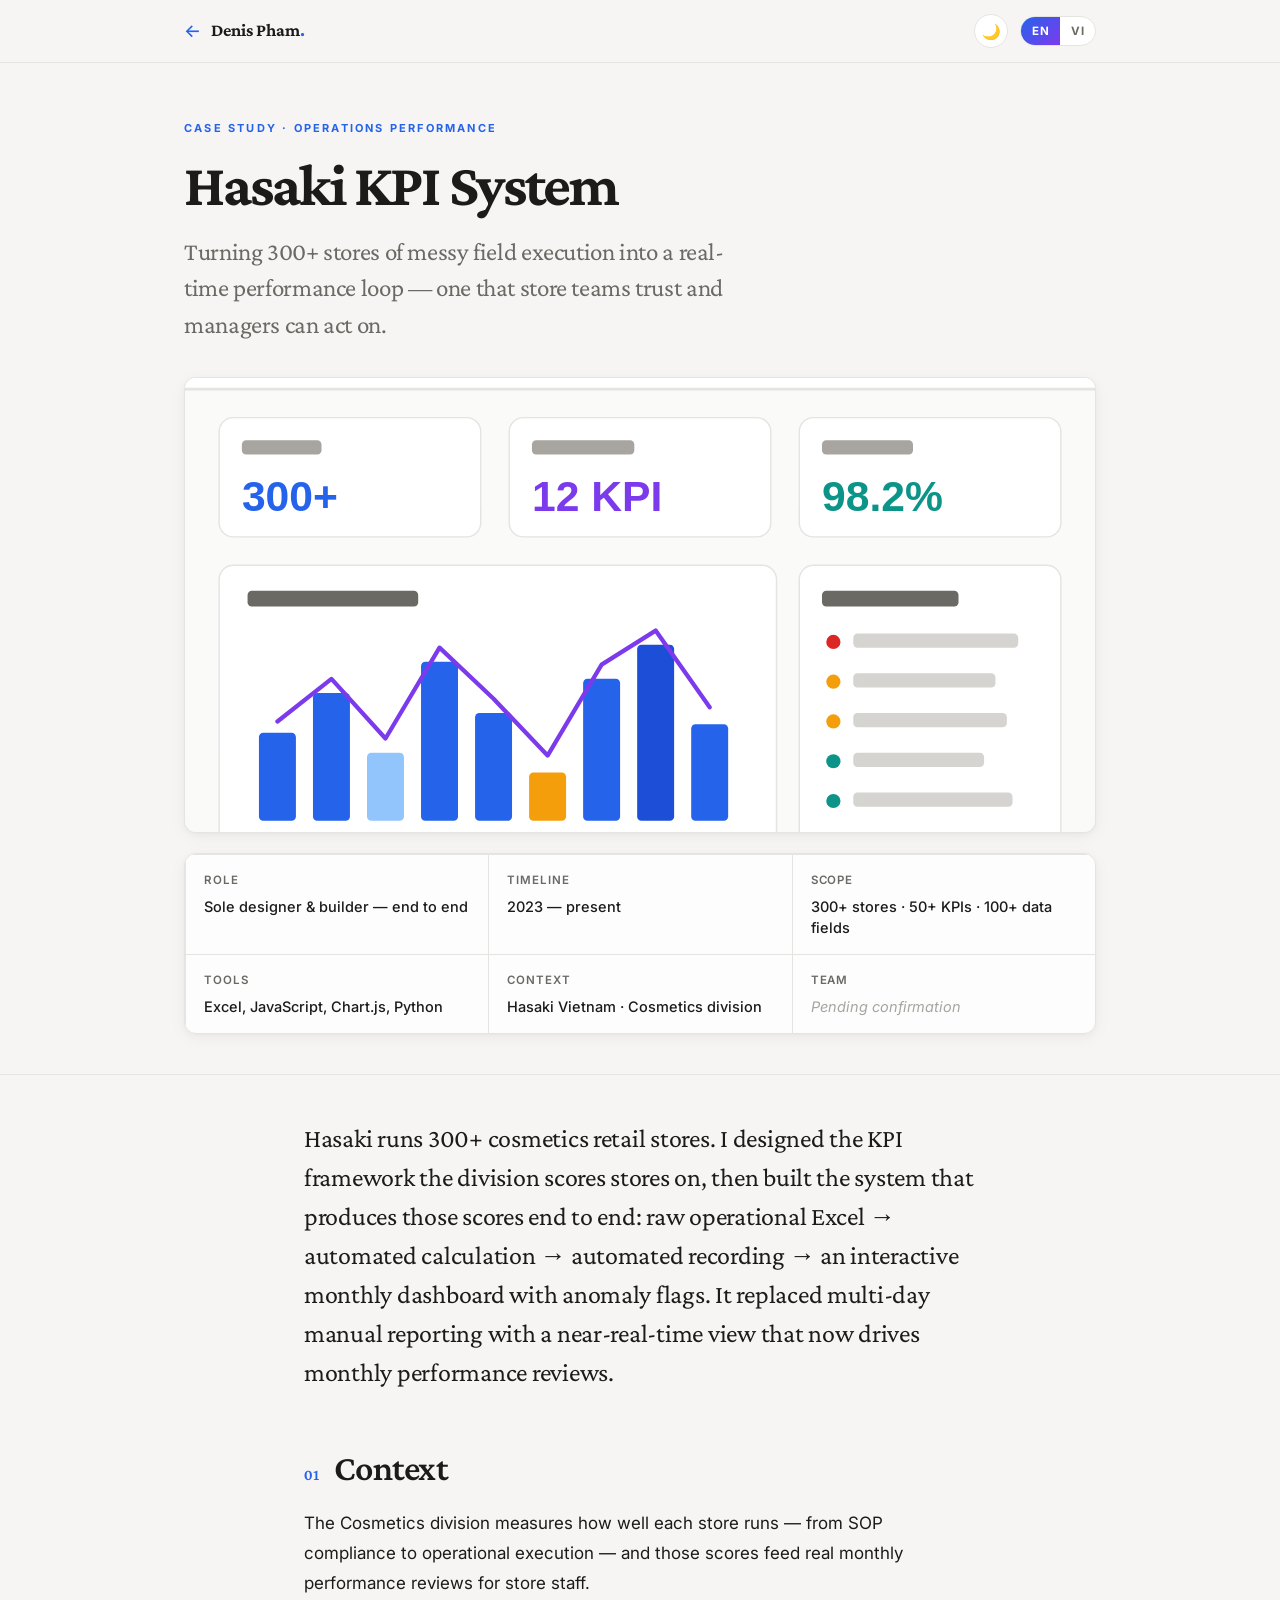
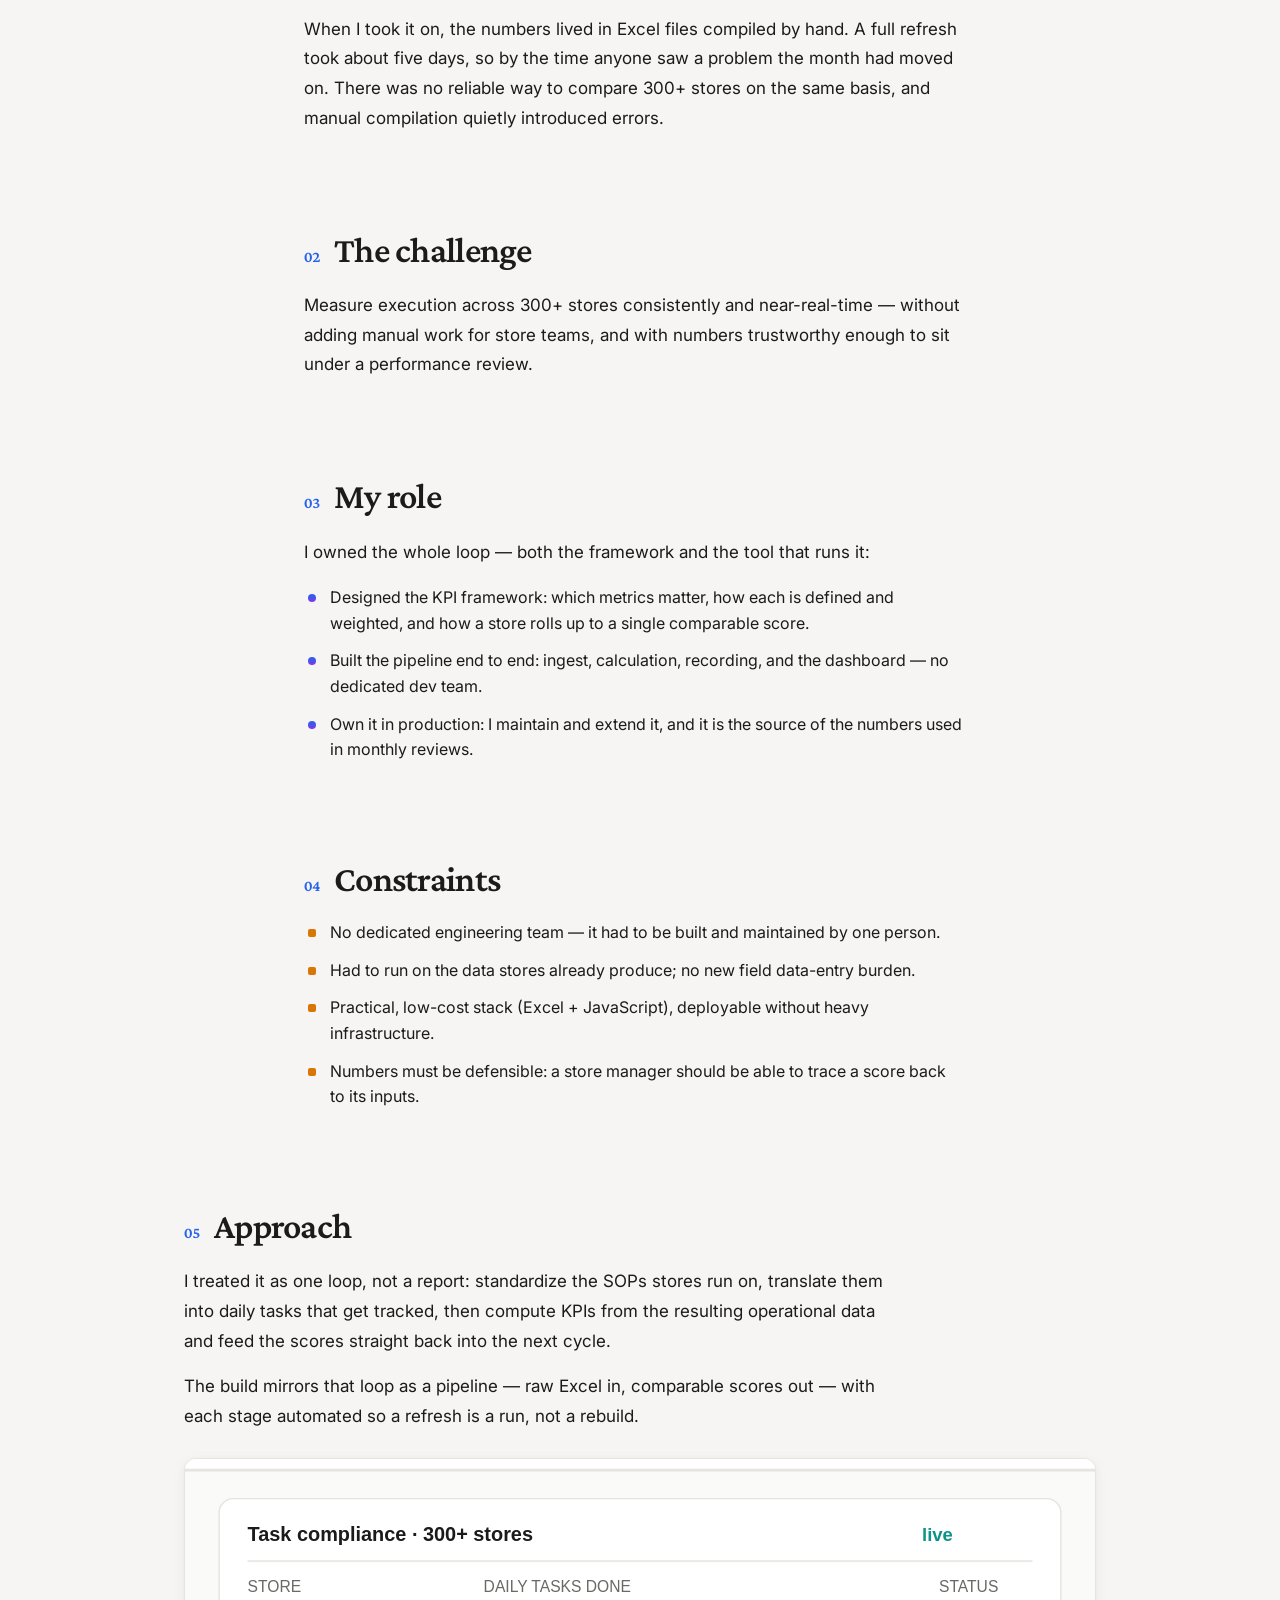
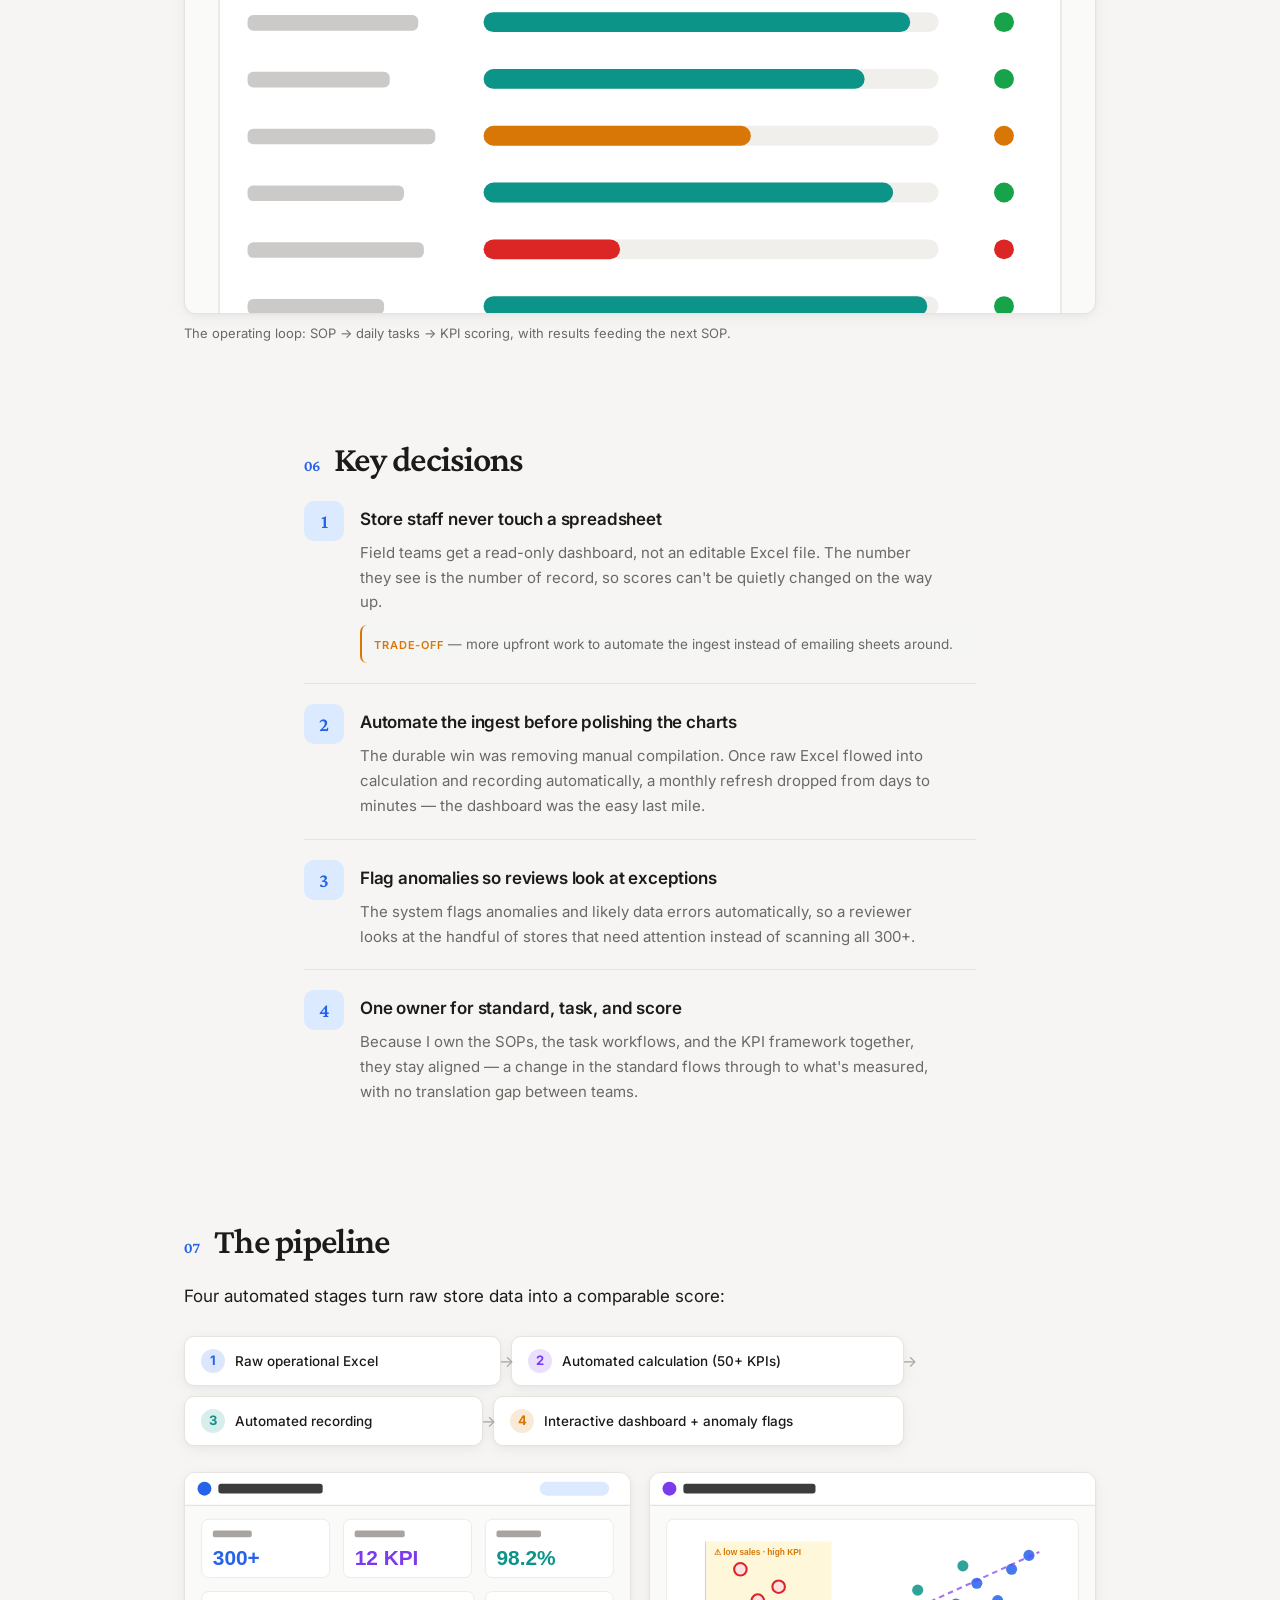
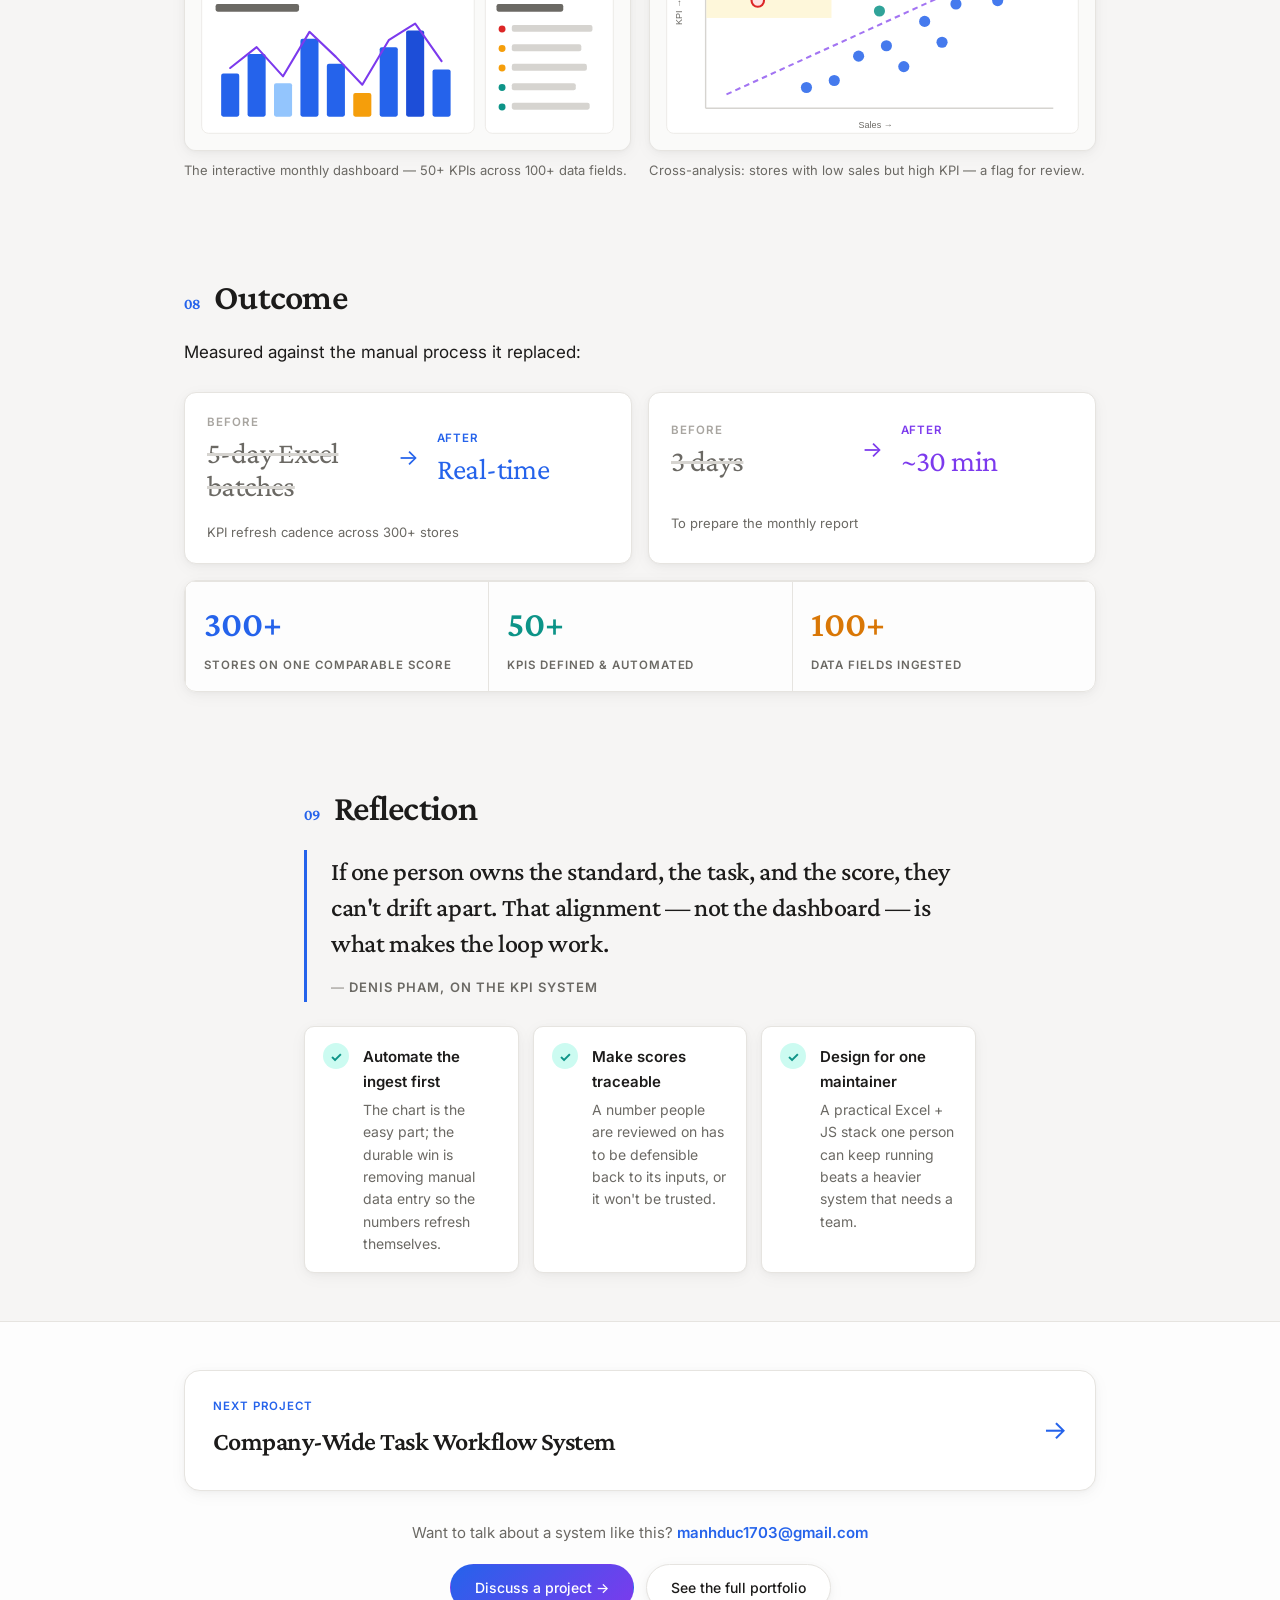
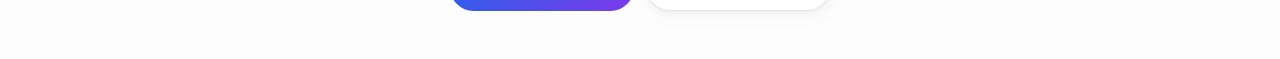
==== case-study.html @ 5a1637d2 "Apply design-handoff iteration 2: evidence system, case study page, mobile nav Ported from the claud" ====
<!doctype html>
<html lang="en">
<head>
  <meta charset="utf-8" />
  <meta name="viewport" content="width=device-width, initial-scale=1" />
  <!-- Apply saved theme before paint (same pattern as index.html: ?theme > saved > OS) -->
  <script>
    (function () {
      var qs = new URLSearchParams(location.search).get('theme');
      var saved = (qs === 'dark' || qs === 'light') ? qs : localStorage.getItem('theme');
      var dark = saved ? saved === 'dark'
        : window.matchMedia && window.matchMedia('(prefers-color-scheme: dark)').matches;
      if (dark) document.documentElement.setAttribute('data-theme', 'dark');
    })();
  </script>
  <title>Case study — Denis Pham</title>
  <meta name="description" content="Case study: how the Hasaki KPI System turned 300+ stores of field execution into a real-time performance loop.">
  <link rel="icon" type="image/svg+xml" href="favicon.svg">
  <meta name="theme-color" content="#2563eb">
  <link rel="preconnect" href="https://fonts.googleapis.com">
  <link rel="preconnect" href="https://fonts.gstatic.com" crossorigin>
  <link href="https://fonts.googleapis.com/css2?family=Inter:wght@400;500;600;700&family=Crimson+Pro:wght@600;700&display=swap" rel="stylesheet">
  <style>
    /* ===== Theme tokens — COPY of index.html's :root (keep the two in sync) ===== */
    :root {
      --bg: #f6f5f4;
      --surface: #ffffff;
      --surface-2: #f5f5f4;
      --shadow-1: rgba(0,0,0,0.01) 0 0.2px 1px, rgba(0,0,0,0.02) 0 0.8px 3px, rgba(0,0,0,0.027) 0 2px 8px, rgba(0,0,0,0.04) 0 4px 18px;
      --shadow-2: rgba(0,0,0,0.02) 0 1px 2px, rgba(0,0,0,0.03) 0 4px 8px, rgba(0,0,0,0.04) 0 10px 24px, rgba(0,0,0,0.05) 0 23px 52px;
      --fg: #1c1b1a;
      --muted: #6b6964;
      --soft: #a8a5a0;
      --border: #e6e4e0;
      --border-strong: #d6d4d0;
      --accent: #2563eb;
      --accent-soft: #dbeafe;
      --accent-dark: #1d4ed8;
      --accent-2: #7c3aed;
      --accent-2-soft: #ede9fe;
      --accent-2-dark: #6d28d9;
      --accent-3: #0d9488;
      --accent-3-soft: #ccfbf1;
      --accent-4: #d97706;
      --accent-4-soft: #fef3c7;
      --surface-glass: rgba(255, 255, 255, 0.84);
      --bg-glass: rgba(246, 245, 244, 0.62);
      --nav-bg: rgba(246, 245, 244, 0.85);
      --hero-top: rgba(255, 255, 255, 0.7);
      --grad-a: #2563eb; --grad-b: #7c3aed;
      --grad-a-strong: #1d4ed8; --grad-b-strong: #6d28d9;
      --cta-glow: 0 0 0 rgba(0,0,0,0);
      --pill-glow: 0 2px 10px rgba(99, 70, 235, 0.25);
      --num-glow: none;
      --dot-idle: #c8c5bf;
      --track-kicker: 0.2em;
      --track-label: 0.08em;
      --font-display: 'Crimson Pro', Georgia, serif;
      --font-body: 'Inter', -apple-system, system-ui, sans-serif;
      --radius-sm: 7px; --radius-md: 10px; --radius-lg: 12px;
      --radius-xl: 16px; --radius-2xl: 20px; --radius-pill: 999px;
      --ease-signature: cubic-bezier(0.22, 1, 0.36, 1);
      --text-kicker: 11px;
      --text-label: 11.5px;
    }
    :root[data-theme="dark"] {
      --bg: #1a1a18;
      --surface: #242321;
      --surface-2: #2c2b28;
      --shadow-1: rgba(0,0,0,0.20) 0 0.2px 1px, rgba(0,0,0,0.24) 0 0.8px 3px, rgba(0,0,0,0.30) 0 2px 8px, rgba(0,0,0,0.36) 0 4px 18px;
      --shadow-2: rgba(0,0,0,0.30) 0 1px 2px, rgba(0,0,0,0.36) 0 4px 8px, rgba(0,0,0,0.44) 0 10px 24px, rgba(0,0,0,0.55) 0 23px 52px;
      --fg: #ededeb;
      --muted: #a4a09a;
      --soft: #6f6c66;
      --border: #36342f;
      --border-strong: #4a4742;
      --accent: #60a5fa;
      --accent-soft: rgba(96, 165, 250, 0.16);
      --accent-dark: #3b82f6;
      --accent-2: #a78bfa;
      --accent-2-soft: rgba(167, 139, 250, 0.16);
      --accent-2-dark: #8b5cf6;
      --accent-3: #2dd4bf;
      --accent-3-soft: rgba(45, 212, 191, 0.16);
      --accent-4: #fbbf24;
      --accent-4-soft: rgba(251, 191, 36, 0.16);
      --surface-glass: rgba(36, 35, 33, 0.84);
      --bg-glass: rgba(26, 26, 24, 0.62);
      --nav-bg: rgba(26, 26, 24, 0.85);
      --hero-top: rgba(255, 255, 255, 0.03);
      --grad-a: #2563eb; --grad-b: #7c3aed;
      --grad-a-strong: #3b82f6; --grad-b-strong: #8b5cf6;
      --cta-glow: 0 0 18px rgba(59, 130, 246, 0.30), 0 0 40px rgba(139, 92, 246, 0.15);
      --pill-glow: 0 2px 10px rgba(0, 0, 0, 0.45), 0 0 16px rgba(96, 165, 250, 0.40);
      --num-glow: 0 0 18px color-mix(in srgb, currentColor 45%, transparent);
      --dot-idle: #4a4742;
    }

    /* ===== Base ===== */
    * { box-sizing: border-box; }
    html { scroll-behavior: smooth; }
    body {
      margin: 0; background: var(--bg); color: var(--fg);
      font: 16px/1.65 var(--font-body);
      overflow-x: hidden;
    }
    img { max-width: 100%; }
    a { color: var(--accent); text-decoration: none; }
    a:hover { color: var(--accent-dark); }
    .dot { color: var(--accent); }
    :is(a, button):focus-visible { outline: 2px solid var(--accent); outline-offset: 3px; border-radius: 4px; }

    /* Pill buttons (subset of index.html) */
    .btn {
      font: inherit; cursor: pointer;
      padding: 11px 24px; border-radius: var(--radius-pill);
      font-weight: 500; font-size: 14px;
      transition: all 0.2s ease;
      display: inline-flex; align-items: center; gap: 8px;
      text-decoration: none;
    }
    .btn:active { transform: translateY(0) scale(0.97); transition-duration: 60ms; }
    .btn:focus-visible { outline-offset: 2px; border-radius: var(--radius-pill); }
    .btn-primary {
      background: linear-gradient(135deg, var(--grad-a), var(--grad-b)); color: #fff; border: 1px solid transparent;
      position: relative; isolation: isolate; overflow: hidden;
      box-shadow: var(--cta-glow);
    }
    .btn-primary::before {
      content: ''; position: absolute; inset: 0; z-index: -1; border-radius: inherit;
      background: linear-gradient(135deg, var(--grad-a-strong), var(--grad-b-strong));
      opacity: 0; transition: opacity 350ms var(--ease-signature);
    }
    .btn-primary:hover::before { opacity: 1; }
    .btn-primary:hover { color: #fff; transform: translateY(-1px); box-shadow: var(--shadow-2), var(--cta-glow); }
    .btn-secondary {
      background: var(--surface); color: var(--fg);
      border: 1px solid var(--border); box-shadow: var(--shadow-1);
    }
    .btn-secondary:hover { border-color: var(--accent); color: var(--accent); }

    /* Theme + language toggles (same look as index.html) */
    .theme-toggle {
      width: 34px; height: 34px; padding: 0;
      display: inline-flex; align-items: center; justify-content: center;
      border: 1px solid var(--border); border-radius: var(--radius-pill);
      background: var(--surface); color: var(--muted);
      font-size: 15px; line-height: 1; cursor: pointer;
      transition: color 0.2s, border-color 0.2s, transform 0.2s;
    }
    .theme-toggle:hover { color: var(--accent); border-color: var(--accent); transform: translateY(-1px); }
    .lang-toggle {
      display: inline-flex;
      border: 1px solid var(--border); border-radius: var(--radius-pill);
      overflow: hidden; background: var(--surface);
    }
    .lang-toggle button {
      border: 0; background: none; cursor: pointer;
      padding: 5px 11px; font: inherit;
      font-size: 11.5px; font-weight: 700; letter-spacing: 0.5px;
      color: var(--muted);
    }
    .lang-toggle button.active {
      background: linear-gradient(135deg, var(--grad-a), var(--grad-b));
      color: #fff;
    }

    /* ===== Reading columns ===== */
    .cs-col { max-width: 720px; margin: 0 auto; padding: 0 24px; }
    .cs-col--wide { max-width: 960px; }
    .cs-col-inner { max-width: 720px; }

    /* ===== Top bar ===== */
    .cs-topbar {
      position: sticky; top: 0; z-index: 100;
      background: var(--nav-bg); backdrop-filter: blur(12px);
      border-bottom: 1px solid var(--border);
    }
    .cs-topbar-inner {
      max-width: 960px; margin: 0 auto; padding: 14px 24px;
      display: flex; align-items: center; justify-content: space-between; gap: 16px;
    }
    .cs-back { display: inline-flex; align-items: center; gap: 10px; color: var(--fg); font-weight: 500; }
    .cs-back:hover { color: var(--fg); }
    .cs-back-arrow { color: var(--accent); font-size: 18px; transition: transform 0.35s var(--ease-signature); }
    .cs-back:hover .cs-back-arrow { transform: translateX(-3px); }
    .cs-back-name { font-family: var(--font-display); font-weight: 700; font-size: 18px; }
    .cs-topbar-tools { display: flex; align-items: center; gap: 12px; }

    /* ===== Hero ===== */
    .cs-hero { padding: 56px 0 40px; border-bottom: 1px solid var(--border); }
    .cs-eyebrow {
      font-size: var(--text-kicker); letter-spacing: var(--track-kicker); text-transform: uppercase;
      color: var(--accent); font-weight: 700; margin: 0 0 16px;
    }
    .cs-title {
      font-family: var(--font-display); font-weight: 700;
      font-size: clamp(38px, 6vw, 60px); line-height: 1.05; letter-spacing: -0.035em;
      margin: 0 0 18px; text-wrap: balance;
    }
    .cs-subtitle {
      font-family: var(--font-display); font-size: clamp(19px, 2.4vw, 25px); line-height: 1.45;
      letter-spacing: -0.015em; color: var(--muted); margin: 0; max-width: 40ch; text-wrap: pretty;
    }
    .cs-hero .cs-col--wide + .cs-col--wide { margin-top: 34px; }
    .cs-meta { margin-top: 20px; }

    /* ===== Sections ===== */
    .cs-section { padding: 48px 0; }
    .cs-summary { padding-top: 44px; padding-bottom: 8px; }
    .cs-lede {
      font-family: var(--font-display); font-size: clamp(20px, 2.4vw, 26px); line-height: 1.5;
      letter-spacing: -0.01em; color: var(--fg); margin: 0; text-wrap: pretty;
    }
    .cs-sec-head { display: flex; align-items: baseline; gap: 14px; margin: 0 0 20px; }
    .cs-sec-num {
      font-family: var(--font-display); font-weight: 600; font-size: 16px;
      color: var(--accent); font-variant-numeric: tabular-nums; flex: none; padding-top: 2px;
    }
    .cs-sec-title {
      font-family: var(--font-display); font-weight: 600; font-size: clamp(26px, 3.4vw, 36px);
      letter-spacing: -0.02em; line-height: 1.15; margin: 0; text-wrap: balance;
    }
    .cs-para { font-size: 17px; line-height: 1.75; color: var(--fg); margin: 0 0 16px; max-width: 68ch; }
    .cs-para:last-child { margin-bottom: 0; }

    /* ===== Lists ===== */
    .cs-list { list-style: none; padding: 0; margin: 18px 0 0; display: flex; flex-direction: column; gap: 12px; }
    .cs-list li { position: relative; padding-left: 26px; font-size: 16px; line-height: 1.6; color: var(--fg); max-width: 66ch; }
    .cs-list li::before {
      content: ''; position: absolute; left: 4px; top: 9px; width: 8px; height: 8px; border-radius: var(--radius-pill);
      background: linear-gradient(180deg, var(--grad-a), var(--grad-b));
    }
    .cs-list--constraints li::before { background: var(--accent-4); border-radius: 2px; }

    /* ===== Figures / grids ===== */
    .cs-decisions { margin-top: 6px; }
    .cs-figs { display: grid; grid-template-columns: 1fr 1fr; gap: 18px; margin-top: 26px; }
    .cs-beforeafters { display: grid; grid-template-columns: 1fr 1fr; gap: 16px; margin-top: 24px; }
    .cs-metrics { margin-top: 16px; }
    .cs-lessons { display: grid; grid-template-columns: repeat(3, 1fr); gap: 14px; margin-top: 24px; }

    /* ===== Pipeline stepper ===== */
    .cs-pipeline { list-style: none; display: flex; flex-wrap: wrap; align-items: stretch; gap: 10px; padding: 0; margin: 24px 0 0; }
    .cs-pipe-step {
      position: relative; display: flex; align-items: center; gap: 10px;
      background: var(--surface); border: 1px solid var(--border); border-radius: var(--radius-md);
      padding: 12px 16px; box-shadow: var(--shadow-1); flex: 1 1 auto; min-width: 0;
    }
    .cs-pipe-num {
      flex: none; width: 24px; height: 24px; border-radius: var(--radius-pill);
      display: flex; align-items: center; justify-content: center;
      background: color-mix(in srgb, var(--pipe) 16%, transparent); color: var(--pipe);
      font-weight: 700; font-size: 13px;
    }
    .cs-pipe-label { font-size: 13.5px; font-weight: 500; color: var(--fg); }
    .cs-pipe-arrow { position: absolute; right: -14px; top: 50%; transform: translateY(-50%); color: var(--soft); font-size: 16px; z-index: 1; }

    /* ===== Case-study meta grid ===== */
    .dp-csmeta {
      display: grid; gap: 0;
      background: var(--surface-glass);
      border: 1px solid var(--border); border-radius: var(--radius-lg);
      box-shadow: var(--shadow-1); overflow: hidden;
      margin: 0;
    }
    .dp-csmeta__cell { padding: 16px 18px; border-left: 1px solid var(--border); border-top: 1px solid var(--border); }
    .dp-csmeta__label {
      font-size: var(--text-label); letter-spacing: var(--track-label); text-transform: uppercase;
      color: var(--muted); font-weight: 600; margin: 0 0 6px;
    }
    .dp-csmeta__value { font-size: 14.5px; color: var(--fg); font-weight: 500; line-height: 1.45; margin: 0; }
    .dp-csmeta__value .pending { color: var(--soft); font-style: italic; font-weight: 400; }

    /* ===== Figure (framed image; dashed empty state when src missing) ===== */
    .dp-figure { margin: 0; }
    .dp-figure__frame {
      position: relative; overflow: hidden;
      background: var(--surface-2);
      border: 1px solid var(--border); border-radius: var(--radius-lg);
      box-shadow: var(--shadow-1);
    }
    .dp-figure__frame img { display: block; width: 100%; height: 100%; object-fit: cover; }
    .dp-figure__empty {
      display: flex; flex-direction: column; align-items: center; justify-content: center;
      gap: 8px; text-align: center; padding: 24px;
      border: 1px dashed var(--border-strong); border-radius: var(--radius-lg);
      background: repeating-linear-gradient(135deg, var(--surface-2) 0 10px, transparent 10px 20px);
      color: var(--soft);
    }
    .dp-figure__empty-glyph { font-size: 22px; opacity: 0.7; }
    .dp-figure__empty-label { font-size: 13px; font-weight: 500; color: var(--muted); }
    .dp-figure__caption { margin-top: 10px; font-size: 13px; line-height: 1.5; color: var(--muted); }

    /* ===== Before → After ===== */
    .dp-ba {
      display: grid; grid-template-columns: 1fr auto 1fr; align-items: center; gap: 18px;
      background: var(--surface); border: 1px solid var(--border);
      border-radius: var(--radius-lg); padding: 20px 22px; box-shadow: var(--shadow-1);
    }
    .dp-ba__side { display: flex; flex-direction: column; gap: 4px; min-width: 0; }
    .dp-ba__tag { font-size: var(--text-label); letter-spacing: var(--track-label); text-transform: uppercase; font-weight: 600; }
    .dp-ba__tag--before { color: var(--soft); }
    .dp-ba__tag--after { color: var(--ba-accent, var(--accent)); }
    .dp-ba__val { font-family: var(--font-display); font-size: clamp(22px, 2.6vw, 30px); line-height: 1.1; letter-spacing: -0.02em; }
    .dp-ba__val--before { color: var(--muted); text-decoration: line-through; text-decoration-color: var(--border-strong); }
    .dp-ba__val--after { color: var(--fg); }
    .dp-ba__val--after b { color: var(--ba-accent, var(--accent)); font-weight: inherit; text-shadow: var(--num-glow); }
    .dp-ba__arrow { color: var(--ba-accent, var(--accent)); font-size: 22px; line-height: 1; }
    .dp-ba__note { grid-column: 1 / -1; font-size: 13px; color: var(--muted); margin: 2px 0 0; }
    @media (max-width: 520px) {
      .dp-ba { grid-template-columns: 1fr; text-align: left; }
      .dp-ba__arrow { transform: rotate(90deg); justify-self: start; }
    }

    /* ===== Design decision ===== */
    .dp-decision { display: grid; grid-template-columns: auto 1fr; gap: 16px; padding: 20px 0; border-top: 1px solid var(--border); }
    .dp-decision:first-child { border-top: none; padding-top: 0; }
    .dp-decision__num {
      font-family: var(--font-display); font-weight: 600; font-size: 20px; line-height: 1;
      color: var(--accent); width: 40px; height: 40px; border-radius: var(--radius-md);
      display: flex; align-items: center; justify-content: center;
      background: var(--accent-soft); flex: none;
    }
    .dp-decision__title { font-size: 17px; font-weight: 600; color: var(--fg); margin: 4px 0 8px; letter-spacing: -0.01em; font-family: var(--font-body); }
    .dp-decision__why { color: var(--muted); font-size: 15px; line-height: 1.65; margin: 0; max-width: 64ch; }
    .dp-decision__tradeoff {
      margin-top: 10px; font-size: 13.5px; color: var(--muted);
      padding: 8px 12px; background: var(--surface-2); border-radius: var(--radius-sm);
      border-left: 2px solid var(--accent-4);
    }
    .dp-decision__tradeoff b { color: var(--accent-4); font-weight: 600; text-transform: uppercase; letter-spacing: var(--track-label); font-size: 11px; }

    /* ===== Pull quote / lessons ===== */
    .dp-quote { font-family: var(--font-display); margin: 0; padding: 4px 0 4px 24px; border-left: 3px solid var(--accent); }
    .dp-quote__text {
      font-size: clamp(20px, 2.4vw, 26px); line-height: 1.4;
      letter-spacing: -0.015em; color: var(--fg); font-weight: 500; text-wrap: pretty; margin: 0;
    }
    .dp-quote__cite {
      display: block; margin-top: 14px;
      font-family: var(--font-body); font-size: 13px; font-weight: 600;
      letter-spacing: var(--track-label); text-transform: uppercase; color: var(--muted); font-style: normal;
    }
    .dp-quote__cite::before { content: '— '; color: var(--soft); }
    .dp-lesson {
      display: grid; grid-template-columns: auto 1fr; gap: 14px; align-items: start;
      padding: 16px 18px; background: var(--surface); border: 1px solid var(--border);
      border-radius: var(--radius-md); box-shadow: var(--shadow-1);
    }
    .dp-lesson__mark {
      flex: none; width: 26px; height: 26px; border-radius: var(--radius-pill);
      display: flex; align-items: center; justify-content: center;
      background: var(--accent-3-soft); color: var(--accent-3);
      font-size: 14px; font-weight: 700;
    }
    .dp-lesson__title { font-size: 15px; font-weight: 600; color: var(--fg); margin: 2px 0 4px; }
    .dp-lesson__body { font-size: 14px; color: var(--muted); line-height: 1.6; margin: 0; }

    /* ===== Foot: next project + contact ===== */
    .cs-foot { border-top: 1px solid var(--border); background: var(--surface-glass); }
    .dp-nextproj {
      display: flex; align-items: center; justify-content: space-between; gap: 20px;
      padding: 26px 28px; color: var(--fg);
      background: var(--surface); border: 1px solid var(--border);
      border-radius: var(--radius-xl); box-shadow: var(--shadow-1);
      transition: transform 0.2s ease, border-color 0.2s ease, box-shadow 0.2s ease;
    }
    .dp-nextproj:hover { transform: translateY(-2px); border-color: var(--accent); box-shadow: var(--shadow-2); color: var(--fg); }
    .dp-nextproj__eyebrow { display: block; font-size: var(--text-label); letter-spacing: var(--track-label); text-transform: uppercase; color: var(--accent); font-weight: 600; margin: 0 0 6px; }
    .dp-nextproj__title { font-family: var(--font-display); font-weight: 600; font-size: clamp(20px, 2.4vw, 26px); letter-spacing: -0.02em; margin: 0; }
    .dp-nextproj__arrow { font-size: 26px; color: var(--accent); flex: none; transition: transform 0.35s var(--ease-signature); }
    .dp-nextproj:hover .dp-nextproj__arrow { transform: translateX(4px); }
    .cs-contact { margin-top: 30px; text-align: center; }
    .cs-contact-line { color: var(--muted); font-size: 15px; margin: 0 0 18px; }
    .cs-contact-line a { font-weight: 600; }
    .cs-contact-btns { display: flex; gap: 12px; justify-content: center; flex-wrap: wrap; }

    .cs-empty { min-height: 60vh; display: flex; align-items: center; justify-content: center; font-size: 18px; }

    /* ===== Responsive ===== */
    @media (max-width: 780px) {
      .cs-figs, .cs-beforeafters { grid-template-columns: 1fr; }
      .cs-lessons { grid-template-columns: 1fr; }
      .cs-pipe-arrow { display: none; }
      .dp-csmeta { grid-template-columns: 1fr 1fr !important; }
    }
    @media (max-width: 600px) {
      .cs-hero { padding: 36px 0 28px; }
      .cs-section { padding: 36px 0; }
      .cs-sec-head { gap: 10px; }
    }
    @media (prefers-reduced-motion: reduce) {
      html { scroll-behavior: auto; }
      .cs-back-arrow, .dp-nextproj, .dp-nextproj__arrow { transition: none; }
      *, *::before, *::after {
        transition-duration: 0.01ms !important;
        animation-duration: 0.01ms !important;
      }
    }
  </style>
</head>
<body>

  <!-- ===== TOP BAR ===== -->
  <header class="cs-topbar">
    <div class="cs-topbar-inner">
      <a class="cs-back" href="index.html">
        <span class="cs-back-arrow" aria-hidden="true">←</span>
        <span class="cs-back-name"><span id="cs-back-name">Denis Pham</span><span class="dot">.</span></span>
      </a>
      <div class="cs-topbar-tools">
        <button type="button" class="theme-toggle" aria-label="Toggle dark mode" title="Toggle dark mode"></button>
        <div class="lang-toggle" role="group" aria-label="Language">
          <button type="button" data-lang="en">EN</button>
          <button type="button" data-lang="vi">VI</button>
        </div>
      </div>
    </div>
  </header>

  <!-- Rendered by case-study.js from CASE_STUDIES[?id] -->
  <main id="cs-root"></main>

  <script src="case-study.js?v=20260715"></script>
</body>
</html>
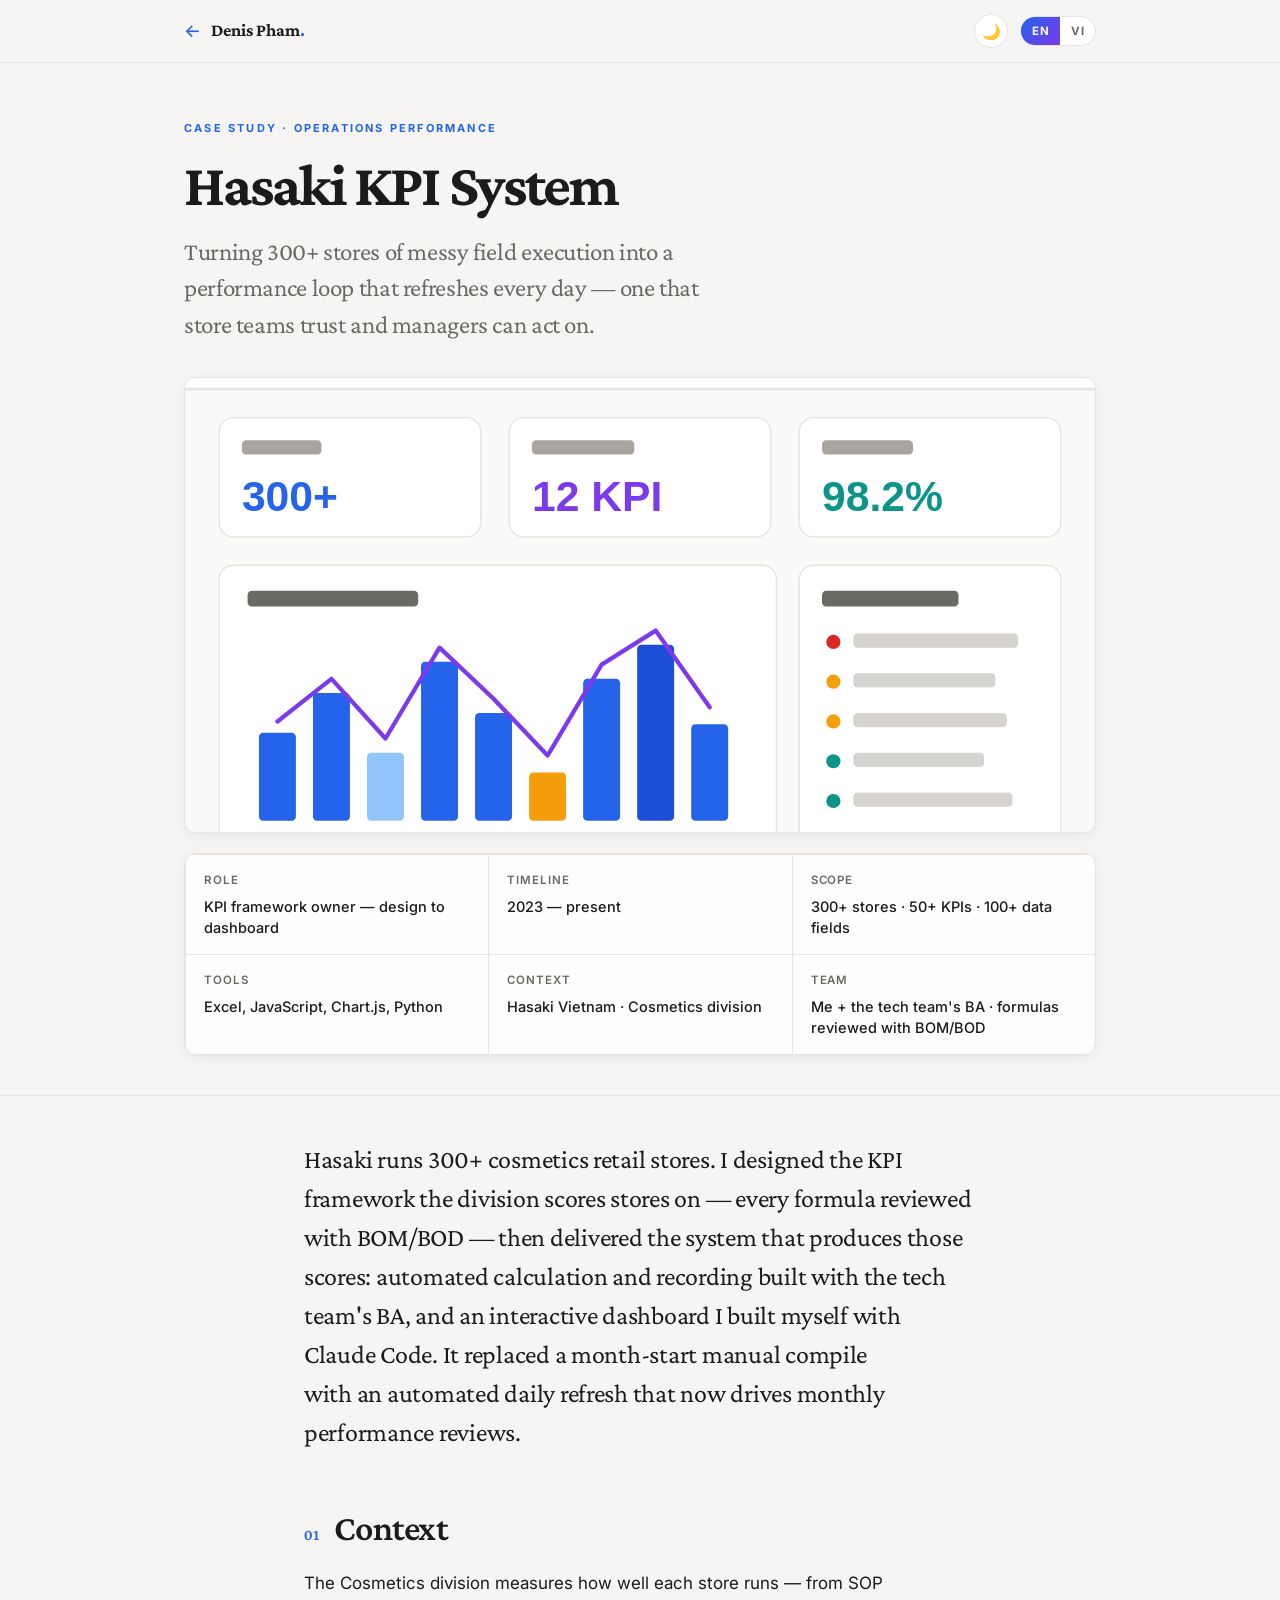
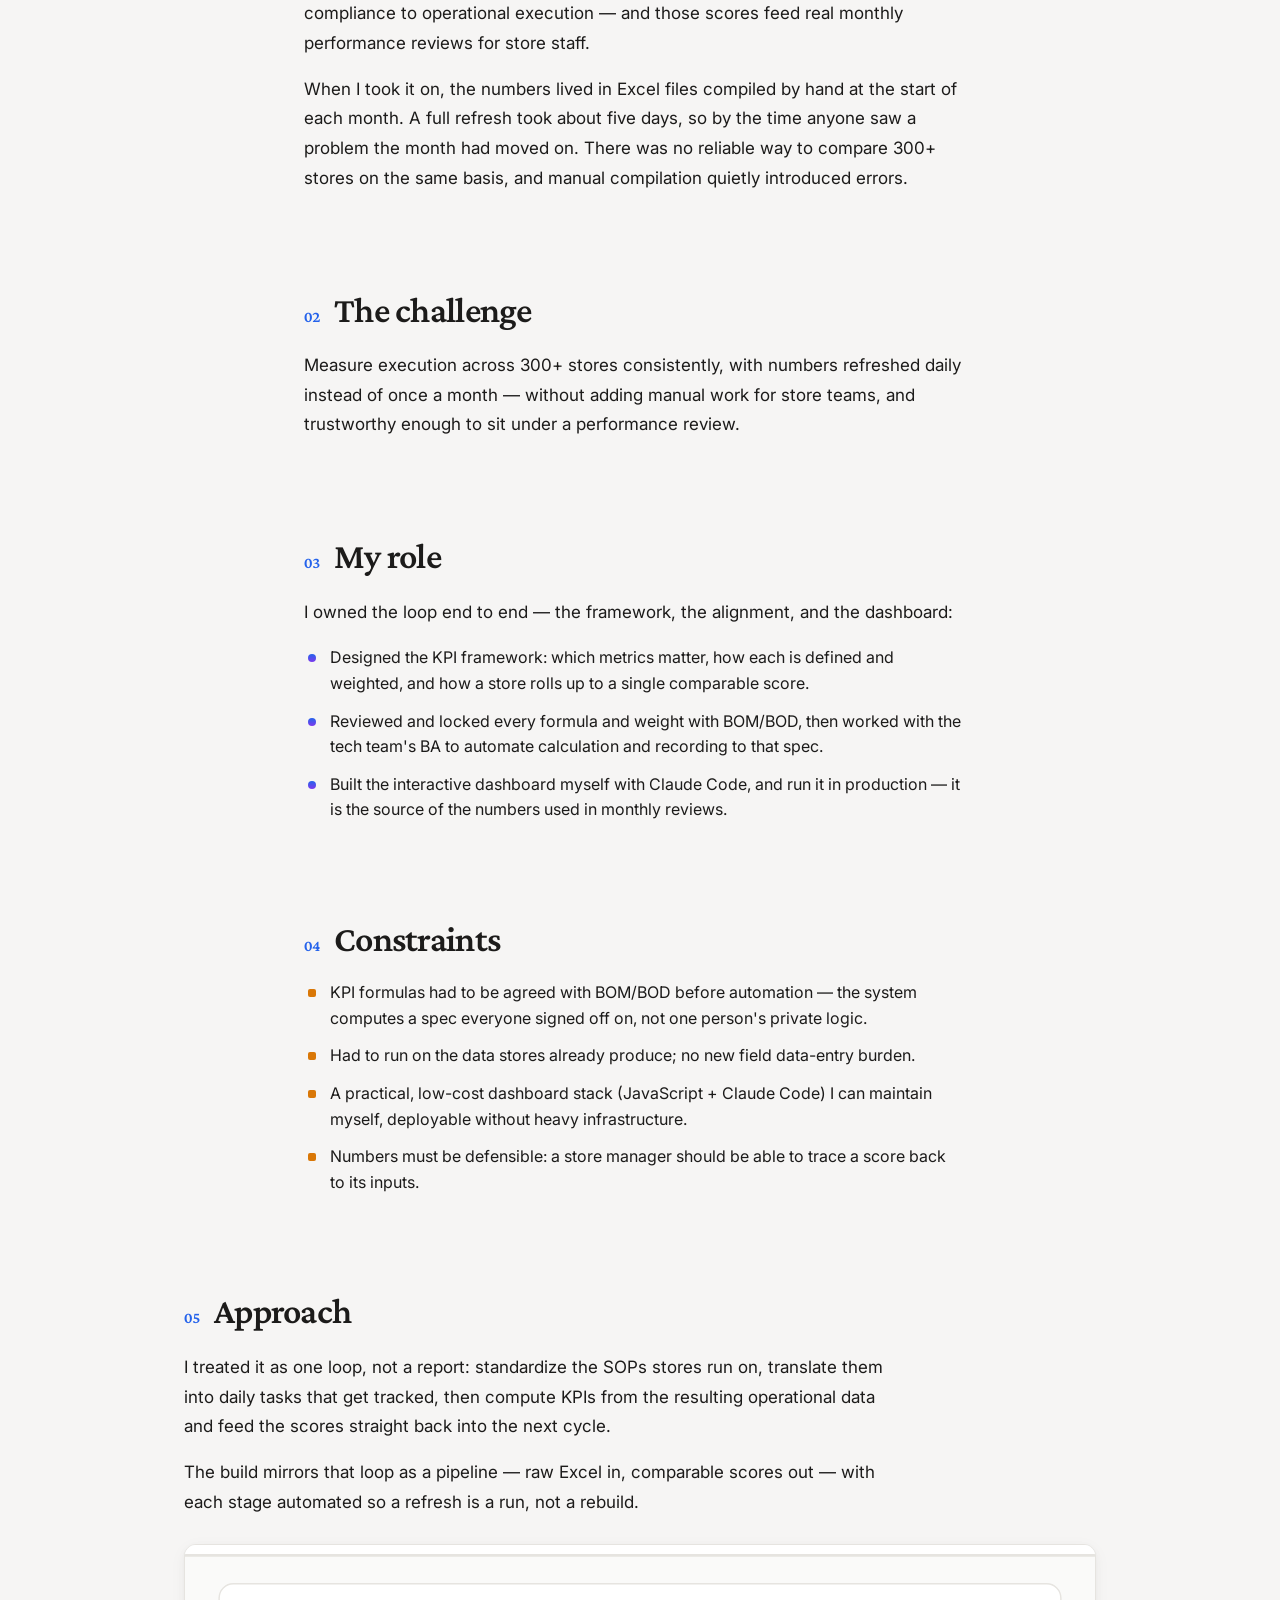
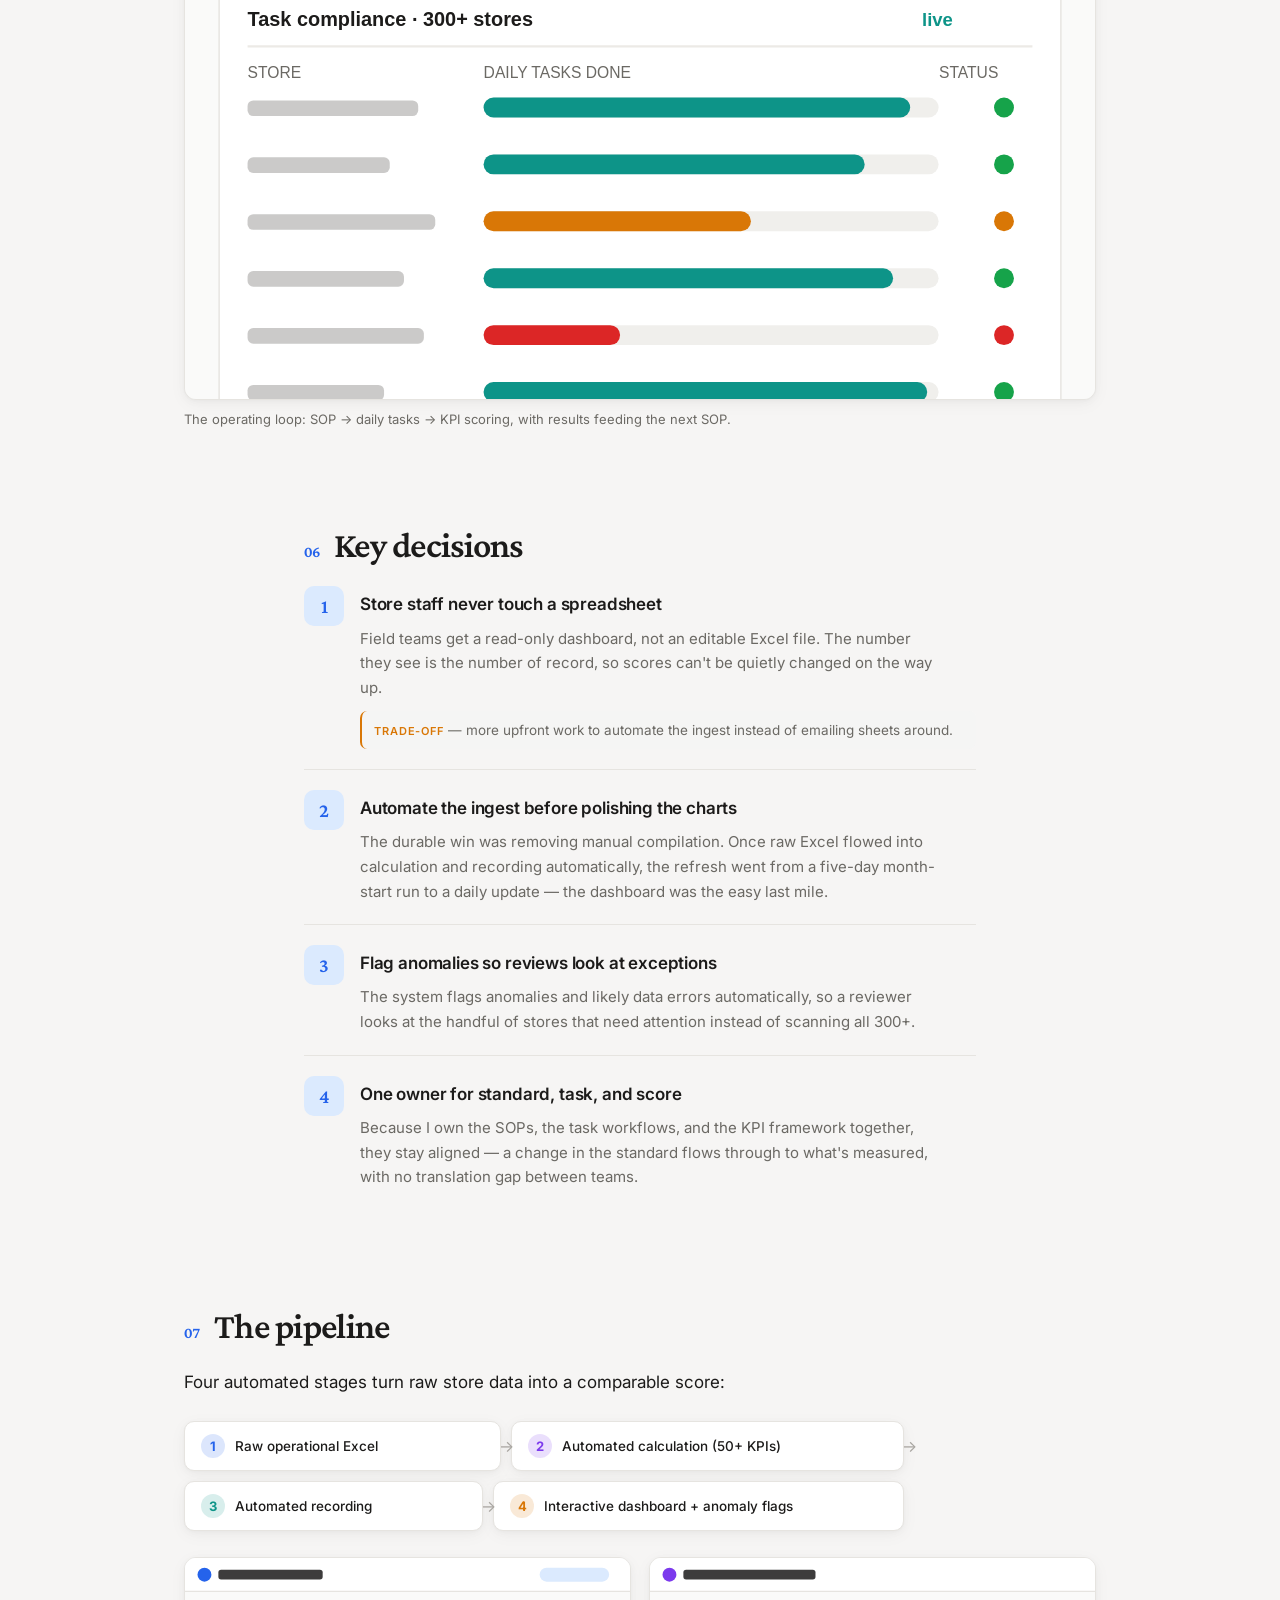
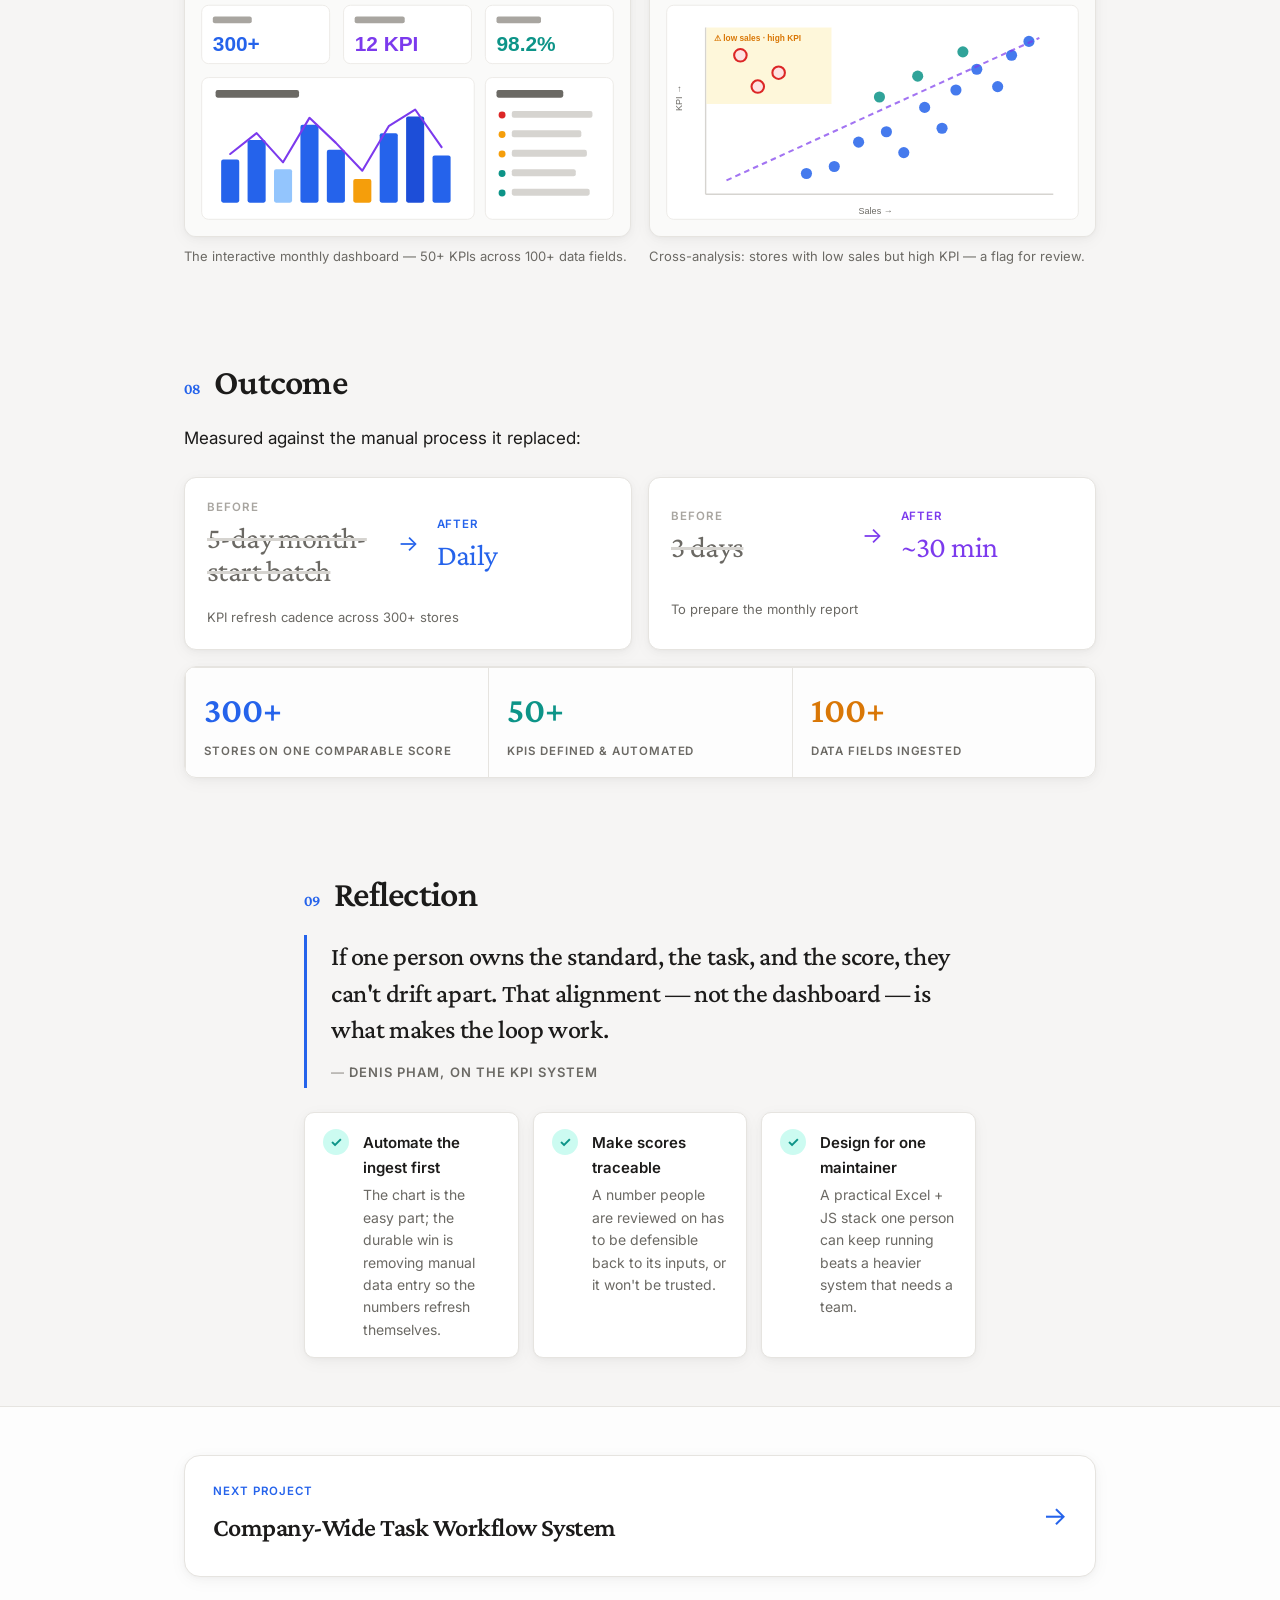
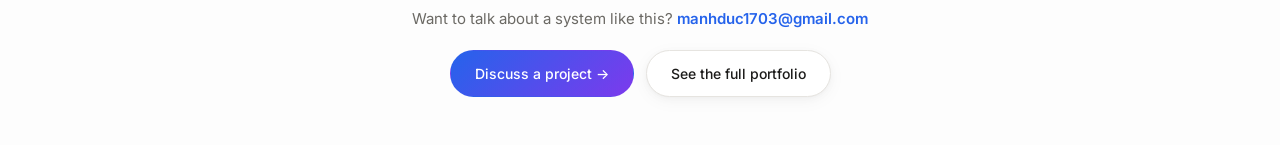
==== commit 759fa325: "Revise copy per Hermes audit + Denis's answers: daily refresh, shared credit, side projects - KPI sy" ====
--- a/case-study.html
+++ b/case-study.html
@@ -14,7 +14,7 @@
     })();
   </script>
   <title>Case study — Denis Pham</title>
-  <meta name="description" content="Case study: how the Hasaki KPI System turned 300+ stores of field execution into a real-time performance loop.">
+  <meta name="description" content="Case study: how the Hasaki KPI System turned 300+ stores of field execution into a daily-refresh performance loop.">
   <link rel="icon" type="image/svg+xml" href="favicon.svg">
   <meta name="theme-color" content="#2563eb">
   <link rel="preconnect" href="https://fonts.googleapis.com">
@@ -422,6 +422,6 @@
   <!-- Rendered by case-study.js from CASE_STUDIES[?id] -->
   <main id="cs-root"></main>
 
-  <script src="case-study.js?v=20260715"></script>
+  <script src="case-study.js?v=20260716"></script>
 </body>
 </html>
